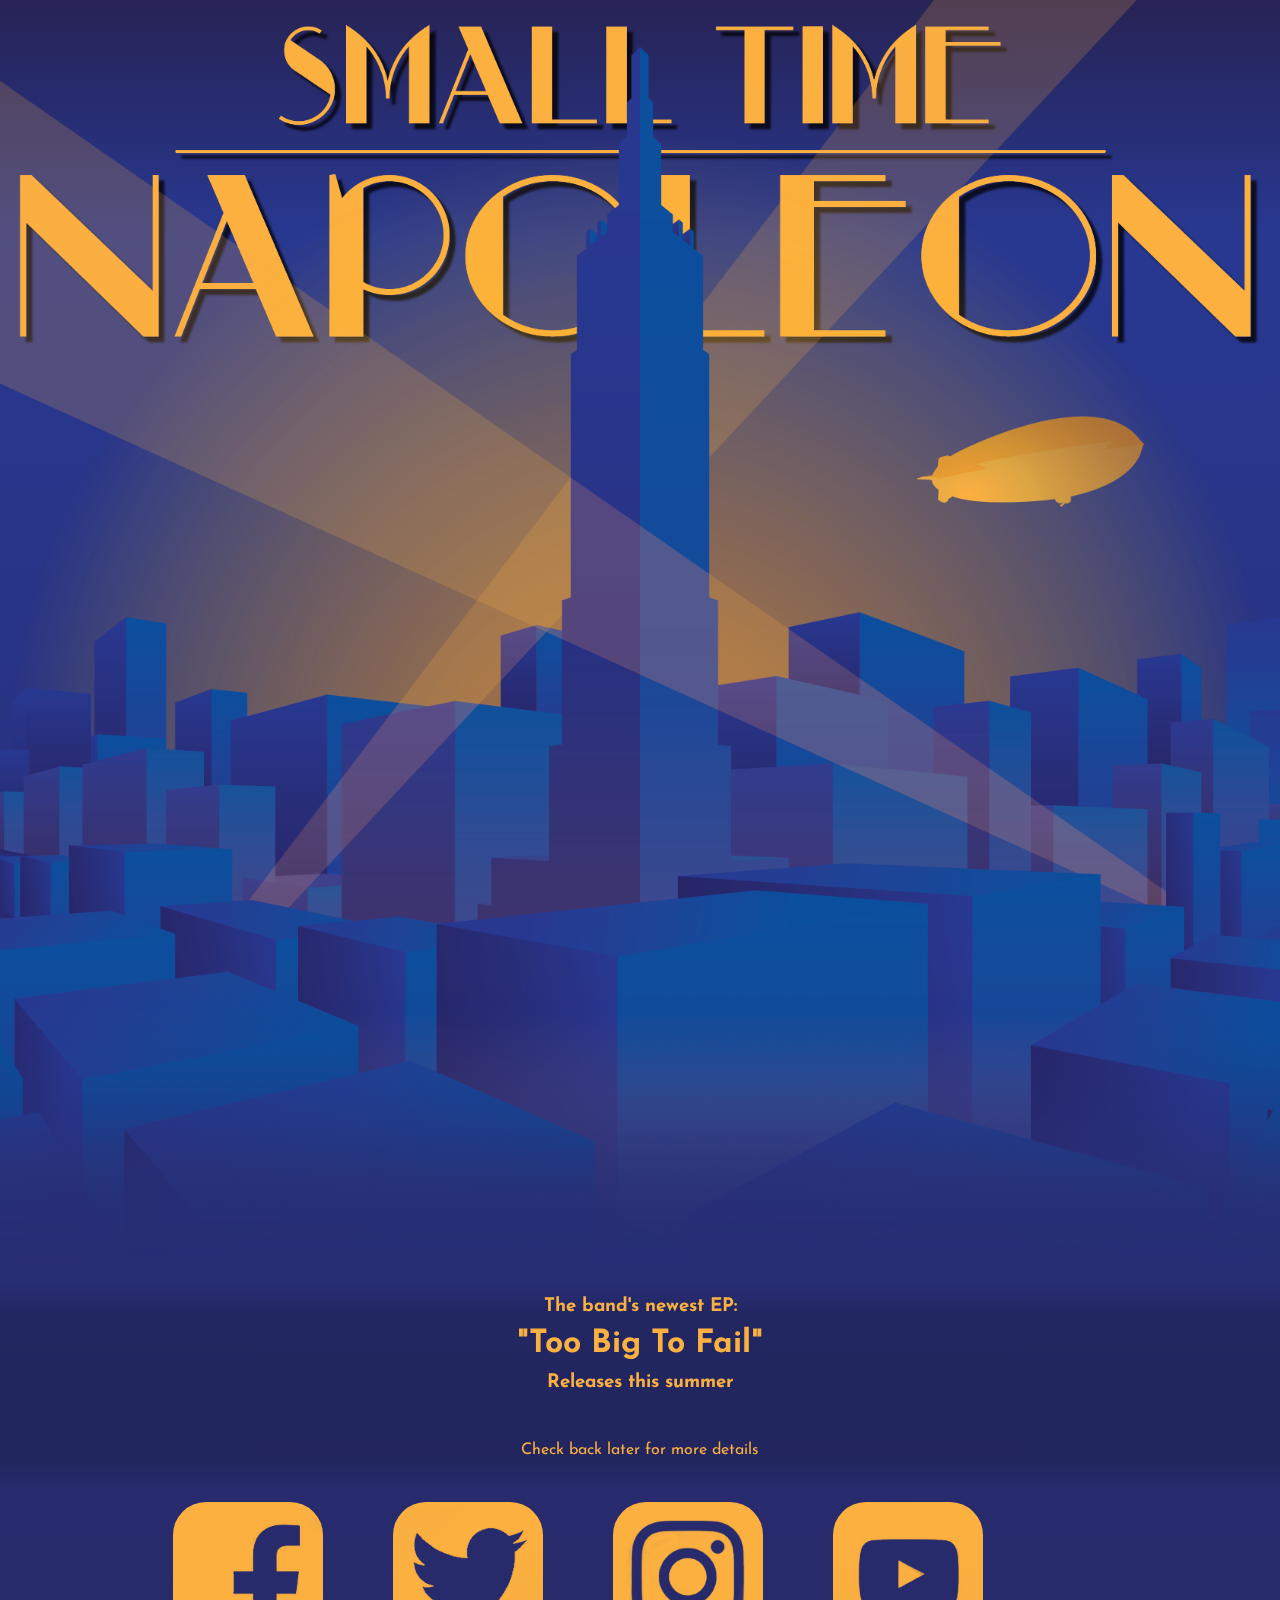
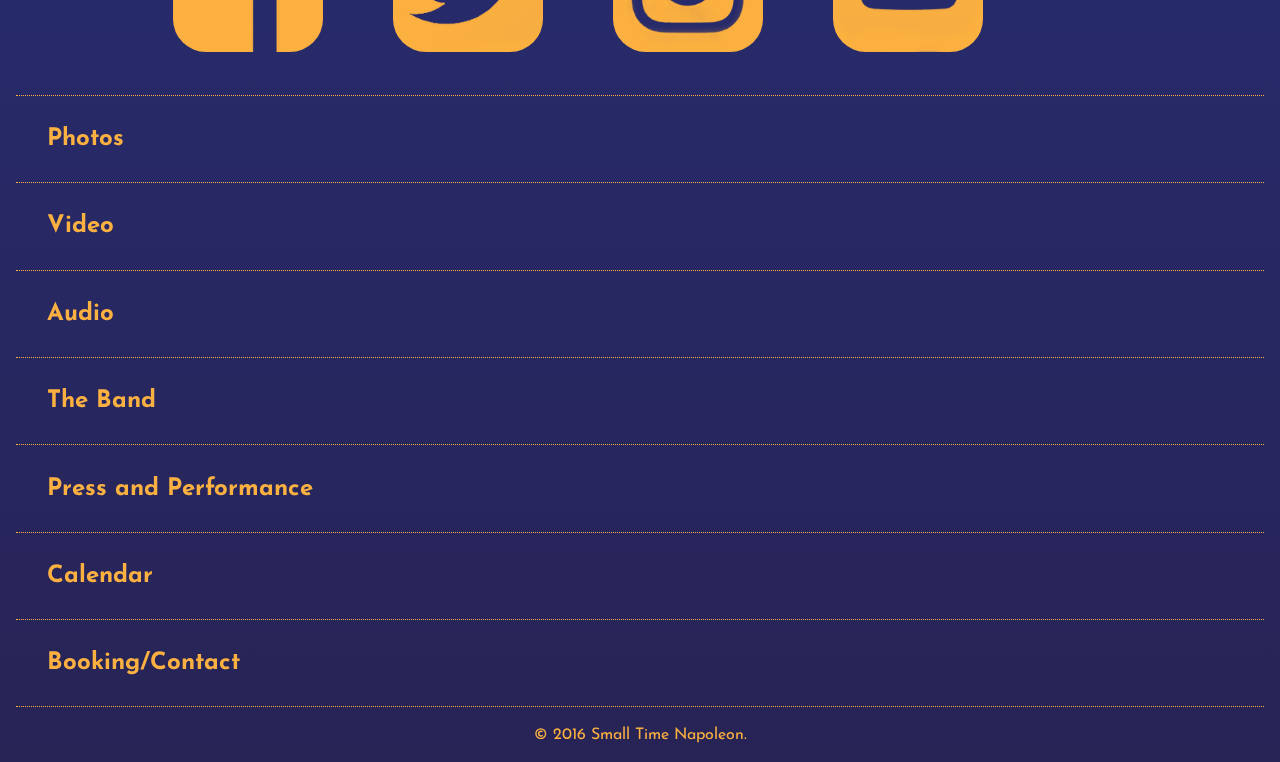
==== index.html @ 6e3feb9d "updated nav with js throughout, began to add css media query for small mobile screen" ====
<!DOCTYPE html>
<html>

<head>
  <title>Small Time Napoleon</title>
  <link rel="stylesheet" href="css/mainStyle.css" type="text/css" media="screen" title="no title" charset="utf-8">
  <link href="https://fonts.googleapis.com/css?family=Josefin+Sans" rel="stylesheet">
</head>

<body>


  <!--POPUP div-->
  <!--
  <div id="pop-up">
    <h1>Like us on facebook</h1>
    <p>You know, social media.</p>
    <button class="facebook-like">Yes</button>
    <button class="cancel-pop-up">No</button>
  </div>
-->


  <div class="content">
    <img class="name-logo" src="img/smallTimeNapoleonNameLogo.png">

    <!----HOME(LOGO)---->
    <section class="home">
      <img id="logo" src="img/testCover4_CD%20Cover.png">
      <div id="new-album-info">
        <h3>The band's newest EP:</h3>
        <h1>"Too Big To Fail"</h1>
        <h3>Releases this summer</h3>
        <p>Check back later for more details</p>
      </div>
    </section>

    <section class="pageSelectors">

      <!----SOCIAL MEDIA---->
      <section class="social-media">
        <ul>
          <li>
            <a href="http://facebook.com/smalltimenapoleonband"><img src="socialMediaLogos/fb-art-gold.png" alt="facebook link"></a>
          </li>
          <li>
            <a href="http://twitter.com/stnapoleonband"><img src="socialMediaLogos/Twitter-icon-gold.png" alt="twitter link"></a>
          </li>
          <li>
            <a href="http://instagram.com/smalltime_napoleon"><img src="socialMediaLogos/instagram-gold.png" alt="instagram link"></a>
          </li>
          <li>
            <a href="http://youtube.com/stnapoleonband"><img src="socialMediaLogos/youtube-copy-gold.png" alt="youtube link"></a>
          </li>

        </ul>
      </section>

      <!----PHOTO---->
      <section class="photo section">
        <h2>Photos</h2>
        <div id="image-gallery">
          <ul>
            <li>
              <a href="photoPageImg/Meredith%20Chase-Wedding%20Photos-0263.jpg"><img src="photoPageImg/CROPMeredith%20Chase-Wedding%20Photos-0263.jpg" alt="Photo courtesy of Sha Fox, 2016"></a>
            </li>
            <li>
              <a href="photoPageImg/T2A08488SILK71.jpg"><img src="photoPageImg/CROPT2A08488SILK71.jpg" alt="Photo courtesy of Lou Tingle, 2016"></a>
            </li>
            <li>
              <a href="photoPageImg/T2A08517SILK71.jpg"><img src="photoPageImg/CROPT2A08517SILK71.jpg" alt="Photo courtesy of Lou Tingle, 2016"></a>
            </li>
            <li>
              <a href="photoPageImg/IMG_0022.jpg"><img src="photoPageImg/CROPIMG_0022.jpg" alt="The band with the Louisville Mayor, 2015"></a>
            </li>
          </ul>
          <p class="to-more-pages"><a href="photos.html">More Photos</a></p>
        </div>
      </section>


      <!----VIDEO---->
      <section class="video section">
        <h2>Video</h2>
        <div id="video-players">
          <video width="370" controls poster="videoThumbs/suckerForATomboyThumb.png">
            <source src="https://dl.dropboxusercontent.com/s/zaqt5hk23kpdsto/Sucker%20for%20a%20Tomboy.mp4?dl=0" type="video/mp4" />
          </video>
          <p>Sucker For A Tomboy<br> From the 2015 release, "Cloud Machine"</p>
          <p class="to-more-pages"><a href="video.html">More Video</a></p>
        </div>
      </section>


      <!----AUDIO---->
      <section class="audio section">
        <h2>Audio</h2>
        <div id="music-player">
          <iframe style="border: 0; width: 100%; height: 120px;" src="https://bandcamp.com/EmbeddedPlayer/album=438562157/size=large/bgcol=333333/linkcol=e99708/tracklist=false/artwork=small/track=99154348/transparent=true/" seamless><a href="http://smalltimenapoleon.bandcamp.com/album/cloud-machine">Cloud Machine by Small Time Napoleon</a></iframe>
          <p class="to-more-pages"><a href="audio.html">More Audio</a></p>
        </div>
      </section>


      <!----BIO SECTION---->
      <section class="bio section">
        <h2>The Band</h2>
        <div class="bio-content">
          <div>
            <p>Small Time Napoleon is the combination of new ideas and old sounds. Their interest in the jazz standards of the swing-era shine through in their voices, writing, and playing, while their ear for new sounds and ideas constantly drives them forward. The product of this pairing is what Kyle Ware of Insider Louisville has called “a mad science blend of western swing, hot jazz and folk,” which is “already starting to gel into something wholly singular.”</p>
          </div>
          <div>
            <p>The band have recently released their debut LP, Cloud Machine, which has received positive feedback from listeners and critics alike. Laura Shine, Assistant Program Director/On-Air Host at Louisville’s own WFPK, says of the band, “Small Time Napoleon is poised for big time things. They are truly one of the most unique and exciting bands I’ve seen come out of Louisville in a very long time. Their music and instrumentation and vocals are exquisite!”</p>
          </div>
          <img src="photoPageImg/ADSC_0359.jpg">
          <p class="to-more-pages"><a href="bio.html">More on the band</a></p>
        </div>
      </section>


      <!----PRESS---->
      <section class="press section">
        <h2>Press and Performance</h2>
        <div class="press-content">
          <ul>

            <div id="article">
              <a href="http://www.npr.org/sections/world-cafe/2014/02/20/280175875/louisvilles-5-best-local-acts">
                <p>NPR's World Cafe invites Louisville's WFPK to pick the city's top five best bands.</p>
                <li>NPR: Louisville's 5 Best Acts</li>
              </a>
            </div>

            <div id="article">
              <a href="https://insiderlouisville.com/lifestyle_culture/music/big-time-discovery-small-time-napoleon/">
                <p>Insider Louisville discusses STN's retro style and forward-looking ideas.</p>
                <li>Insider Louisville: Big Time Discovery</li>
              </a>
            </div>

            <div id="article">
              <a href="http://wfpk.org/2013/best-songs-of-2013-countdown/">
                <p>The band's debut single reaches number 54 on their yearly top 100 list.</p>
                <li>WFPK: Best Songs of 2013</li>
              </a>
            </div>

          </ul>
          <p class="to-more-pages"><a href="press.html">More Press and Performances</a></p>
        </div>
      </section>


      <!----CALENDAR---->
      <section class="calendar section">
        <h2>Calendar</h2>
        <div class="calendar-content">
          <iframe src="https://calendar.google.com/calendar/embed?showTitle=0&amp;showNav=0&amp;showDate=0&amp;showPrint=0&amp;showTabs=0&amp;showCalendars=0&amp;mode=AGENDA&amp;height=400&amp;wkst=1&amp;bgcolor=%23000000&amp;src=smalltimenapoleonband%40gmail.com&amp;color=%232F6309&amp;ctz=America%2FNew_York" style="border-width:0" width="350" height="400" frameborder="0" scrolling="no"></iframe>
          <!--        <p class="to-more-pages"><a href="calendar.html">More Calendar</a></p>-->
        </div>
      </section>


      <!----BOOKING/CONTACT---->
      <section class="booking-contact section">
        <h2>Booking/Contact</h2>
        <div class="contact-hide">
          <p>Small Time Napoleon is able to play your house party, business event, bar, or festival.</p>
          <form class="contact-form" action="index.html" method="post">
            <fieldset class="contact-inqueries">
              <legend>General Contact</legend>

              <label for="name">Name:</label>
              <input type="text" id="name" name="user_name">

              <label for="mail">Email:</label>
              <input type="email" id="mail" name="user_email">

              <label for="bio">Message: </label>
              <textarea id="bio" name="user_bio"></textarea>

            </fieldset>
            <button type="submit">SUBMIT</button>
          </form>
          <p class="to-more-pages"><a href="booking-contact.html">More booking info</a></p>
        </div>
      </section>

    </section>




  </div>

  <!----FOOTER---->
  <footer>
    <p>&copy; 2016 Small Time Napoleon.</p>
  </footer>

  <!----JAVASCRIPT---->
  <script src="http://code.jquery.com/jquery-1.11.0.min.js" type="text/javascript" charset="utf-8"></script>
  <script src='js/mainPageScript.js'></script>
</body>

</html>
---- css/mainStyle.css ----
/******Main******/

* {
  box-sizing: border-box;
  color: #fbb141;
  font-family: 'Josefin Sans', sans-serif;
  margin: 0;
}

a {
  text-decoration: none;
}

body {
  background: linear-gradient(rgb(39, 35, 85), rgb(40, 56, 145)10%, rgb(39, 35, 85));
  display: flex;
  flex-direction: column;
}

.content {
  min-height: 100%;
}

p {
  margin: 1.5%;
}

footer {
  text-align: center;
}

.name-logo {
  width: 100%;
  position: fixed;
  padding: 25px 20px;
  margin: auto;
  z-index: -1;
}

.logo {
  width: 100%;
}

.test img {
  max-height: 50%;
  max-width: 100%;
}


/********TO PAGE LINKS**********/

.to-more-pages {
  text-transform: uppercase;
  font-size: .7em;
  display: block;
  text-align: right;
  padding: 2%;
}

.to-more-pages a:hover {
  color: #ffca7b;
}

.section h2 {
  margin: 1%;
  cursor: pointer;
  padding: 1.5%;
}

.section h2:hover {
  background: rgba(14, 12, 29, 0.2);
}


/********HOME(LOGO)*********/

#new-album-info {
  background: linear-gradient(to bottom, rgba(14, 12, 29, 0), rgba(14, 12, 29, 0.2)15%, rgba(14, 12, 29, 0.2)85%, rgba(14, 12, 29, 0));
  padding: 1%;
}

#new-album-info h1 {
  font-size: 2em;
  padding: 1%;
}

#new-album-info p {
  margin-top: 4%;
}


/********SECTION IMAGES**********/

.section {
  border-bottom: 1px dotted #fbb040;
  margin: 0 1.25%;
}

.section img {
  max-width: 100%;
  border: 1px solid #fbb040;
  box-shadow: 0 2px 0 0 rgba(0, 0, 0, 0.25);
}

.section div {
  margin: 0 1.25%;
}

#logo {
  border: none;
  box-shadow: none;
  width: 100%;
}

.home {
  text-align: center;
}


/********Page Tabs**********/

.pageSelectors {
  display: flex;
  flex-direction: column;
  justify-content: center;
}


/*********Social Media Icons*********/

.social-media {
  padding: 1%;
  margin-bottom: 2%;
}

.social-media ul {
  display: flex;
  padding: 0px;
  align-content: space-between;
  width: 80%;
  margin: auto;
}

.social-media ul li {
  list-style: none;
  padding: 0 1%;
  text-align: center;
}

.social-media img {
  border-radius: 22%;
  width: 75%;
}

.social-media img:hover {
  filter: brightness(120%);
}


/********************PHOTO************************/

#image-gallery {
  display: flex;
  flex-direction: column;
}

#image-gallery ul {
  display: flex;
  flex-direction: row;
  flex-wrap: wrap;
  justify-content: center;
  margin: auto;
  padding: 2%;
}

#image-gallery img {
  border: none;
}

#image-gallery img:hover {
  filter: brightness(1.25);
}

.photo ul li {
  list-style: none;
  width: 50%;
  justify-content: space-around;
  margin-bottom: -4px;
}

.bio-page img {
  width: 100%;
}

.photo {
  border-top: 1px dotted #fbb040;
}

#overlay {
  width: 100%;
  height: 100%;
  position: fixed;
  top: 0;
  left: 0;
  display: none;
  text-align: center;
  background: rgba(0, 0, 0, 0.8);
}

#overlay img {
  width: 100%;
  margin-top: 80%;
}

#overlay p {
  color: #fdc571;
  margin: auto;
  padding: 1.25%;
  width: 100%;
  text-align: center;
}


/********VIDEO**********/

.video video {
  display: flex;
  flex-flow: column wrap;
  margin: auto;
  border-radius: 3px;
}


/********AUDIO**********/

.music-player {
  display: flex;
  flex-direction: column;
}


/********BIO**********/

.bio-page p {
  padding: 0 15px;
}

.member-list {
  display: flex;
  border-bottom: 1px dotted #fbb040;
  justify-content: space-around;
}

.member-list ul {
  padding: 0px;
  margin: auto;
}

.member-list li {
  list-style: none;
  padding: 5px;
  text-align: center;
}

.bio-page img {
  padding: 15px 0px;
}


/********PRESS AND PERFORMANCE**********/

.press-content {
  display: flex;
  flex-flow: column wrap;
}

.press-content li {
  list-style-type: none;
  text-align: right;
  font-weight: 800;
  text-transform: uppercase;
  padding: 1.25%;
}

#article {
  border: 1px solid #fbb040;
  padding: 2%;
  margin-bottom: 5%;
}

#article:hover {
  filter: brightness(120%);
}


/********CALENDAR**********/

.calendar-content {
  display: flex;
  flex-flow: column wrap;
}

.calendar-content iframe {
  margin: auto;
  margin-bottom: 5%;
}


/********BOOKING/CONTACT**********/

.contact-form {
  display: flex;
  flex-direction: column;
}

.booking-inqueries,
.contact-inqueries {
  display: flex;
  margin-bottom: 5%;
}

.booking-inqueries label,
.contact-inqueries label {
  padding: 1.25%;
}

.contact-inqueries input,
.contact-inqueries textarea {
  width: 100%;
  justify-content: center;
  color: rgb(42, 35, 80);
}

.booking-inqueries textarea,
.contact-inqueries textarea {
  width: 100%;
}

.contact-form button {
  background: #fbb040;
  color: rgb(42, 35, 80);
  border-width: 0px;
  padding: 2%;
  font-size: 1em;
  border-radius: 3px;
  width: 75%;
  margin: auto;
  margin-bottom: 5%;
  cursor: pointer;
}


/*********Pop-Up Content*********/

#pop-up {
  text-align: center;
  height: 15%;
  width: 90%;
  margin: auto;
  z-index: 10;
  position: absolute;
  top: 50%;
  left: 5%;
  background: rgba(232, 243, 255, 0.85);
  padding: 3%;
  border-radius: 5px;
  display: flex;
  flex-direction: column;
  box-shadow: 0px 10px 10px rgba(1, 1, 1, 0.6);
}

#pop-up h1,
#pop-up p,
#pop-up button {
  color: #c18b3b;
  margin: auto;
}

#pop-up button {
  width: 50%;
  padding: 1.25%;
}


/***********media query for small mobile screens in portrait*************/

@media only screen and (min-device-width: 320px) and (max-device-width: 736px) and (orientation: portrait) {
  .section {
    border-bottom: 3px dotted #fbb040;
  }
  /**********Adjustments to text on index page***********/
  h2 {
    font-size: 4rem;
  }
  h3 {
    font-size: 2.5em;
  }
  p {
    font-size: 1.75em;
  }
  .photo p {
    font-size: 1.75em;
  }
  #new-album-info h1 {
    font-size: 4em;
    padding: 1%;
  }
  #new-album-info p {
    margin-top: 4%;
  }
  .contact-inqueries {
    font-size: 2em;
  }
  .contact-inqueries input,
  .contact-inqueries textarea {
    font-size: 2em;
  }
  /**********Adjustments to Photos overlay on Index***********/
  #overlay {
    height: 200%;
  }
  #overlay img {
    margin-top: 80%;
  }
  
  
}
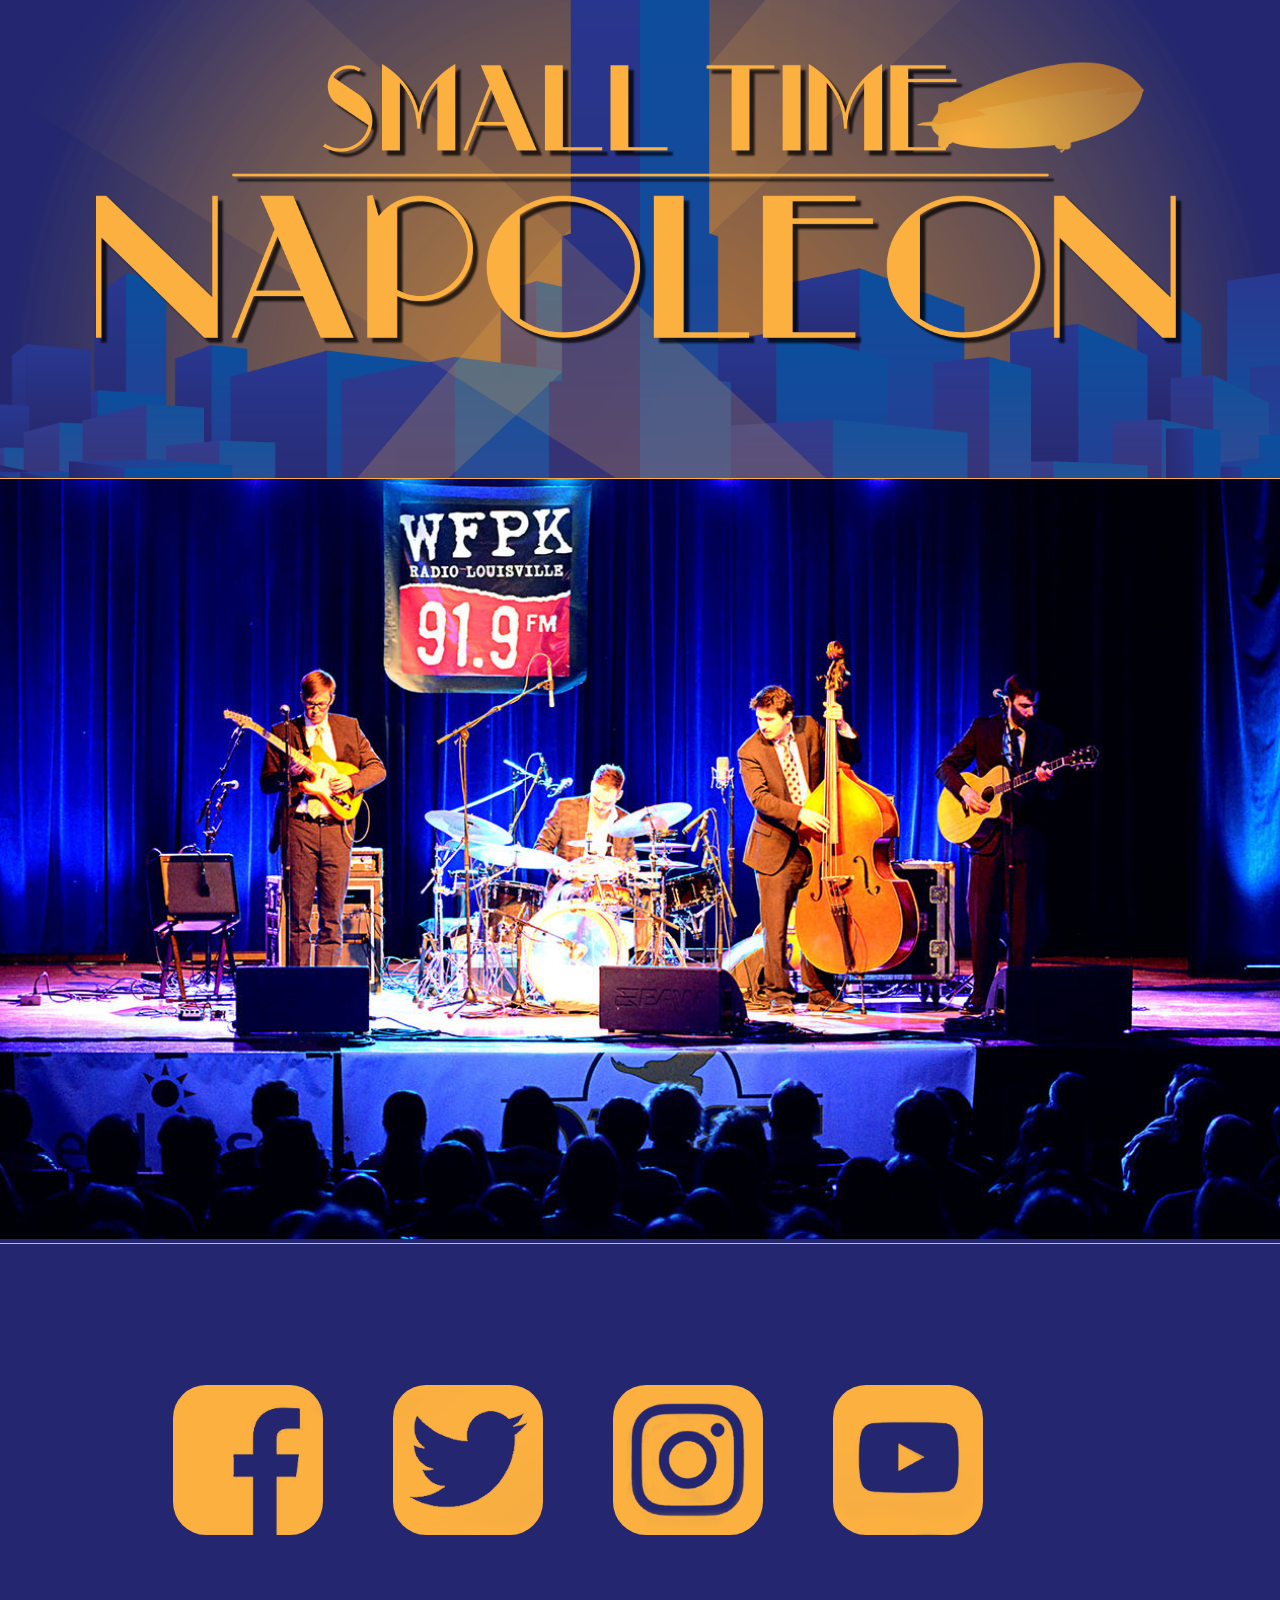
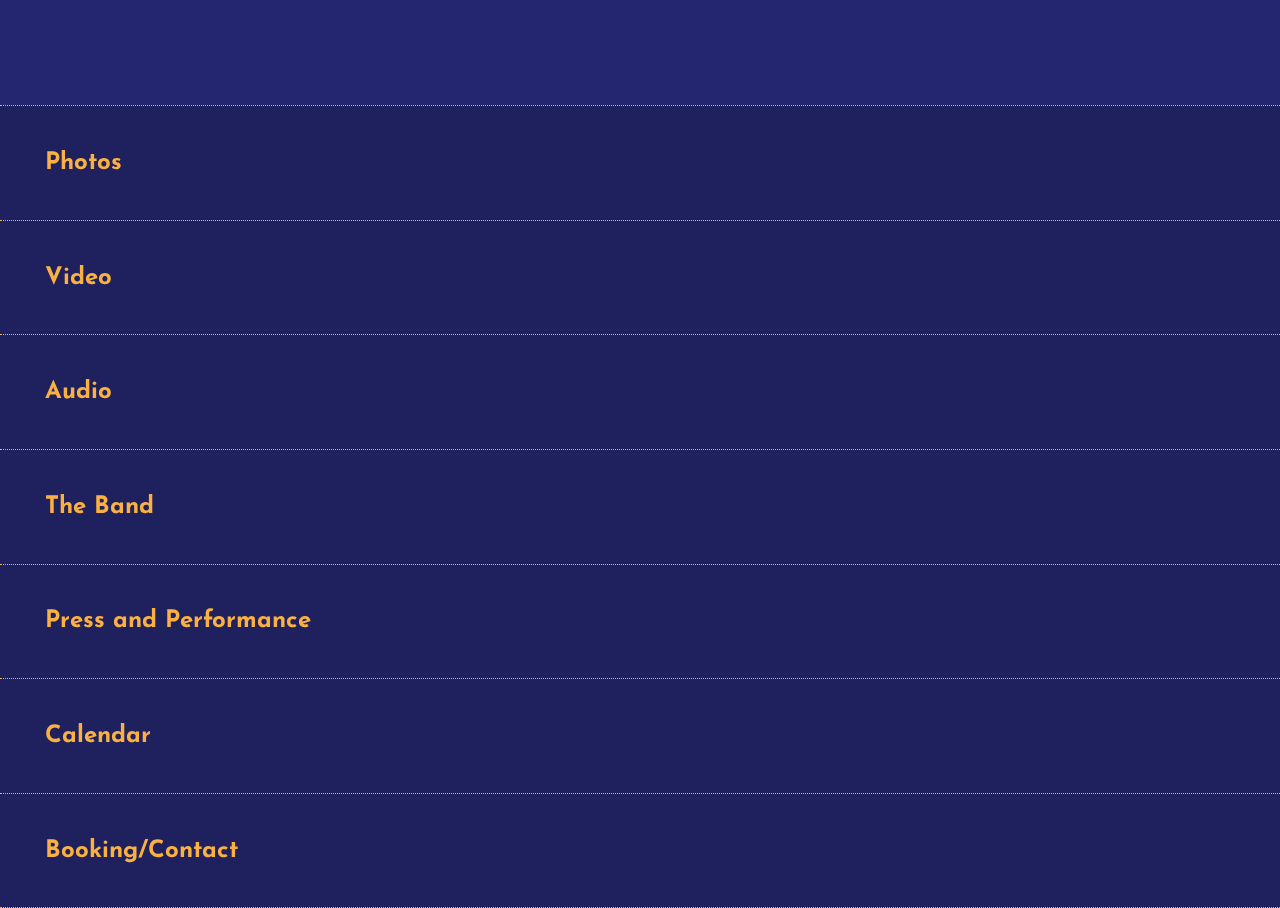
==== commit 12ffea15: "complete face-lift to index.html" ====
--- a/index.html
+++ b/index.html
@@ -1,41 +1,62 @@
 <!DOCTYPE html>
 <html>
-
 <head>
   <title>Small Time Napoleon</title>
   <link rel="stylesheet" href="css/mainStyle.css" type="text/css" media="screen" title="no title" charset="utf-8">
+  <link rel="stylesheet" href="css/animate.css" type="text/css" media="screen" title="no title" charset="utf-8">
   <link href="https://fonts.googleapis.com/css?family=Josefin+Sans" rel="stylesheet">
 </head>
 
 <body>
-
-
-  <!--POPUP div-->
-  <!--
-  <div id="pop-up">
-    <h1>Like us on facebook</h1>
-    <p>You know, social media.</p>
-    <button class="facebook-like">Yes</button>
-    <button class="cancel-pop-up">No</button>
+  <div class="backgroundAnimation">
+
+    <div class="sun">
+      <img src="backgroundImages/sun_CD%20Cover.png">
+    </div>
+
+    <div class="logo">
+      <img src="backgroundImages/smallTimeNapoleonNameLogo.png">
+    </div>
+
+    <div class="background-image">
+      <img src="backgroundImages/background_CD%20Cover.png">
+    </div>
+
+    <div class="spot-light-1">
+      <img src="backgroundImages/spotlight1_CD%20Cover.png">
+    </div>
+
+    <div class="main-building">
+      <img src="backgroundImages/main-building_CD%20Cover.png">
+    </div>
+
+    <div class="spot-light-2">
+      <img src="backgroundImages/spotlight2_CD%20Cover.png">
+    </div>
+
+    <div class="blimp">
+      <img src="backgroundImages/blimp_CD%20Cover.png">
+    </div>
+
+    <div class="foreground-buildings">
+      <img src="backgroundImages/foreground-buildings_CD%20Cover.png">
+    </div>
+
+    <footer>
+    <p>&copy; 2016 Small Time Napoleon.</p>
+  </footer>
+
   </div>
--->
-
-
-  <div class="content">
-    <img class="name-logo" src="img/smallTimeNapoleonNameLogo.png">
-
-    <!----HOME(LOGO)---->
-    <section class="home">
-      <img id="logo" src="img/testCover4_CD%20Cover.png">
-      <div id="new-album-info">
-        <h3>The band's newest EP:</h3>
-        <h1>"Too Big To Fail"</h1>
-        <h3>Releases this summer</h3>
-        <p>Check back later for more details</p>
+
+
+
+  <section class="pageSelectors">
+
+      <!----Band Photo---->
+      <div class="bandPhotoMainPage">
+        <img src="photoPageImg/STN_11.jpg">
       </div>
-    </section>
-
-    <section class="pageSelectors">
+
 
       <!----SOCIAL MEDIA---->
       <section class="social-media">
@@ -83,7 +104,7 @@
       <section class="video section">
         <h2>Video</h2>
         <div id="video-players">
-          <video width="370" controls poster="videoThumbs/suckerForATomboyThumb.png">
+          <video width="370" controls controlsList="nodownload" poster="videoThumbs/suckerForATomboyThumb.png">
             <source src="https://dl.dropboxusercontent.com/s/zaqt5hk23kpdsto/Sucker%20for%20a%20Tomboy.mp4?dl=0" type="video/mp4" />
           </video>
           <p>Sucker For A Tomboy<br> From the 2015 release, "Cloud Machine"</p>
@@ -190,17 +211,8 @@
 
 
 
-
-  </div>
-
-  <!----FOOTER---->
-  <footer>
-    <p>&copy; 2016 Small Time Napoleon.</p>
-  </footer>
-
   <!----JAVASCRIPT---->
-  <script src="http://code.jquery.com/jquery-1.11.0.min.js" type="text/javascript" charset="utf-8"></script>
-  <script src='js/mainPageScript.js'></script>
+  <script src="https://ajax.googleapis.com/ajax/libs/jquery/3.2.1/jquery.min.js"></script>
+  <script src="js/mainPageScript.js"></script>
 </body>
-
 </html>
--- a/css/mainStyle.css
+++ b/css/mainStyle.css
@@ -25,25 +25,9 @@
   margin: 1.5%;
 }
 
-footer {
-  text-align: center;
-}
-
-.name-logo {
-  width: 100%;
-  position: fixed;
-  padding: 25px 20px;
-  margin: auto;
-  z-index: -1;
-}
 
 .logo {
   width: 100%;
-}
-
-.test img {
-  max-height: 50%;
-  max-width: 100%;
 }
 
 
@@ -62,9 +46,9 @@
 }
 
 .section h2 {
-  margin: 1%;
+  margin: 0;
   cursor: pointer;
-  padding: 1.5%;
+  padding: 3.5%;
 }
 
 .section h2:hover {
@@ -93,7 +77,8 @@
 
 .section {
   border-bottom: 1px dotted #fbb040;
-  margin: 0 1.25%;
+  background: rgba(14, 12, 29, 0.2);
+  margin: 0;
 }
 
 .section img {
@@ -103,7 +88,7 @@
 }
 
 .section div {
-  margin: 0 1.25%;
+  margin: 1% 0;
 }
 
 #logo {
@@ -130,7 +115,7 @@
 
 .social-media {
   padding: 1%;
-  margin-bottom: 2%;
+  margin-bottom: 12%;
 }
 
 .social-media ul {
@@ -401,6 +386,7 @@
   .photo p {
     font-size: 1.75em;
   }
+
   #new-album-info h1 {
     font-size: 4em;
     padding: 1%;
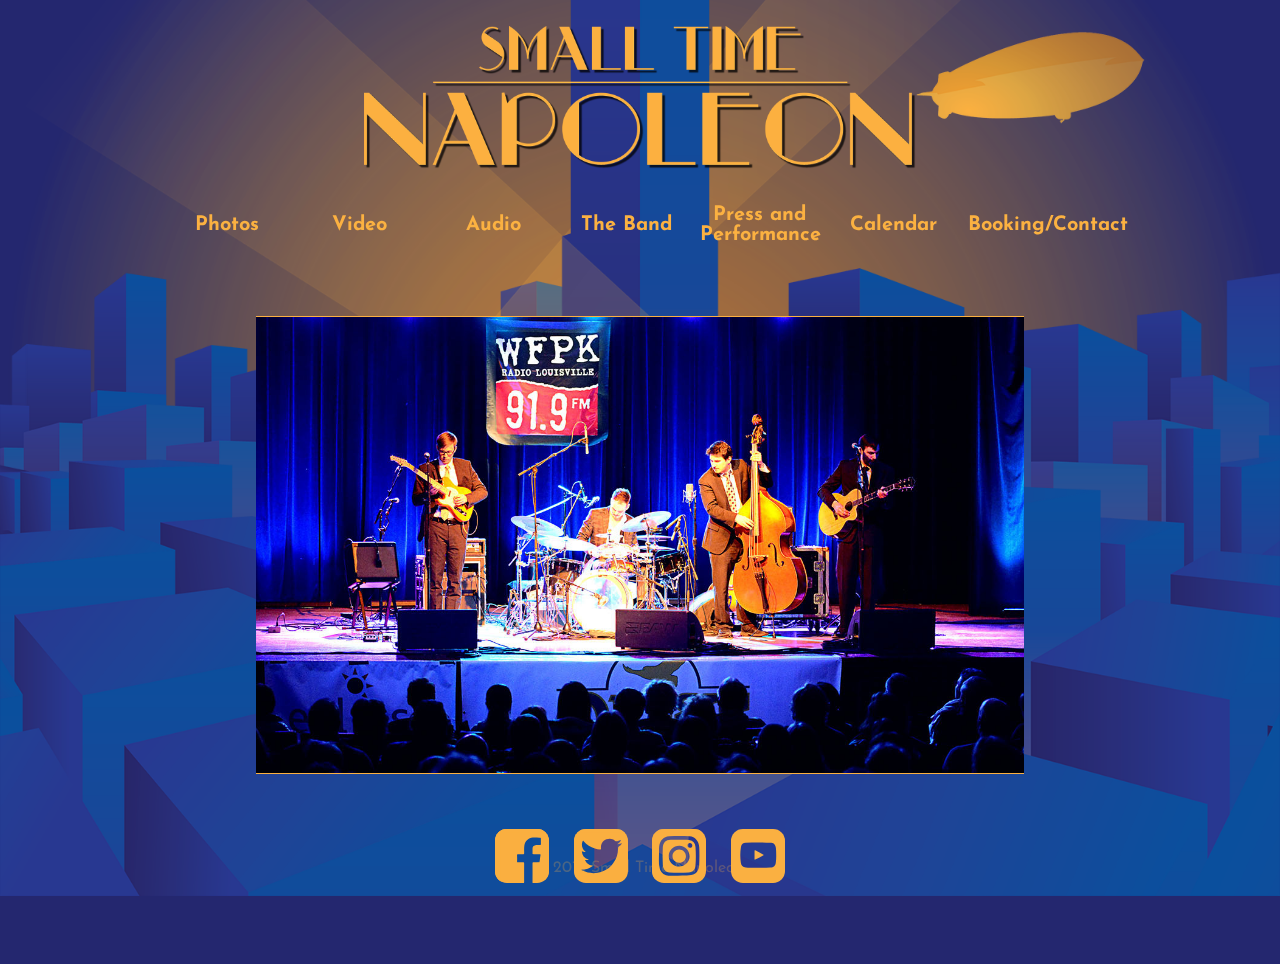
==== commit b90c23e0: "update to photo filesize/type and first draft of index media queries" ====
--- a/index.html
+++ b/index.html
@@ -14,10 +14,6 @@
       <img src="backgroundImages/sun_CD%20Cover.png">
     </div>
 
-    <div class="logo">
-      <img src="backgroundImages/smallTimeNapoleonNameLogo.png">
-    </div>
-
     <div class="background-image">
       <img src="backgroundImages/background_CD%20Cover.png">
     </div>
@@ -51,162 +47,178 @@
 
 
   <section class="pageSelectors">
-
-      <!----Band Photo---->
-      <div class="bandPhotoMainPage">
-        <img src="photoPageImg/STN_11.jpg">
+      
+      <!----Logo---->
+      <div class="logo">
+        <img src="backgroundImages/smallTimeNapoleonNameLogo.png">
       </div>
 
-
-      <!----SOCIAL MEDIA---->
-      <section class="social-media">
-        <ul>
-          <li>
-            <a href="http://facebook.com/smalltimenapoleonband"><img src="socialMediaLogos/fb-art-gold.png" alt="facebook link"></a>
-          </li>
-          <li>
-            <a href="http://twitter.com/stnapoleonband"><img src="socialMediaLogos/Twitter-icon-gold.png" alt="twitter link"></a>
-          </li>
-          <li>
-            <a href="http://instagram.com/smalltime_napoleon"><img src="socialMediaLogos/instagram-gold.png" alt="instagram link"></a>
-          </li>
-          <li>
-            <a href="http://youtube.com/stnapoleonband"><img src="socialMediaLogos/youtube-copy-gold.png" alt="youtube link"></a>
-          </li>
-
-        </ul>
-      </section>
-
-      <!----PHOTO---->
-      <section class="photo section">
-        <h2>Photos</h2>
-        <div id="image-gallery">
+       
+        <!----Band Photo---->
+        <div class="bandPhotoMainPage">
+          <img src="photoPageImg/STN_11.jpg">
+        </div>
+      
+
+      
+      
+        <!----SOCIAL MEDIA---->
+        <section class="social-media">
           <ul>
             <li>
-              <a href="photoPageImg/Meredith%20Chase-Wedding%20Photos-0263.jpg"><img src="photoPageImg/CROPMeredith%20Chase-Wedding%20Photos-0263.jpg" alt="Photo courtesy of Sha Fox, 2016"></a>
-            </li>
-            <li>
-              <a href="photoPageImg/T2A08488SILK71.jpg"><img src="photoPageImg/CROPT2A08488SILK71.jpg" alt="Photo courtesy of Lou Tingle, 2016"></a>
-            </li>
-            <li>
-              <a href="photoPageImg/T2A08517SILK71.jpg"><img src="photoPageImg/CROPT2A08517SILK71.jpg" alt="Photo courtesy of Lou Tingle, 2016"></a>
-            </li>
-            <li>
-              <a href="photoPageImg/IMG_0022.jpg"><img src="photoPageImg/CROPIMG_0022.jpg" alt="The band with the Louisville Mayor, 2015"></a>
-            </li>
+              <a href="http://facebook.com/smalltimenapoleonband"><img src="socialMediaLogos/fb-art-gold-01.svg" alt="facebook link"></a>
+            </li>
+            <li>
+              <a href="http://twitter.com/stnapoleonband"><img src="socialMediaLogos/Twitter-icon-gold-01.svg" alt="twitter link"></a>
+            </li>
+            <li>
+              <a href="http://instagram.com/smalltime_napoleon"><img src="socialMediaLogos/instagram-gold-01.svg" alt="instagram link"></a>
+            </li>
+            <li>
+              <a href="http://youtube.com/stnapoleonband"><img src="socialMediaLogos/youtube-copy-gold-01.svg" alt="youtube link"></a>
+            </li>
+
           </ul>
-          <p class="to-more-pages"><a href="photos.html">More Photos</a></p>
-        </div>
-      </section>
-
-
-      <!----VIDEO---->
-      <section class="video section">
-        <h2>Video</h2>
-        <div id="video-players">
-          <video width="370" controls controlsList="nodownload" poster="videoThumbs/suckerForATomboyThumb.png">
-            <source src="https://dl.dropboxusercontent.com/s/zaqt5hk23kpdsto/Sucker%20for%20a%20Tomboy.mp4?dl=0" type="video/mp4" />
-          </video>
-          <p>Sucker For A Tomboy<br> From the 2015 release, "Cloud Machine"</p>
-          <p class="to-more-pages"><a href="video.html">More Video</a></p>
-        </div>
-      </section>
-
-
-      <!----AUDIO---->
-      <section class="audio section">
-        <h2>Audio</h2>
-        <div id="music-player">
-          <iframe style="border: 0; width: 100%; height: 120px;" src="https://bandcamp.com/EmbeddedPlayer/album=438562157/size=large/bgcol=333333/linkcol=e99708/tracklist=false/artwork=small/track=99154348/transparent=true/" seamless><a href="http://smalltimenapoleon.bandcamp.com/album/cloud-machine">Cloud Machine by Small Time Napoleon</a></iframe>
-          <p class="to-more-pages"><a href="audio.html">More Audio</a></p>
-        </div>
-      </section>
-
-
-      <!----BIO SECTION---->
-      <section class="bio section">
-        <h2>The Band</h2>
-        <div class="bio-content">
-          <div>
-            <p>Small Time Napoleon is the combination of new ideas and old sounds. Their interest in the jazz standards of the swing-era shine through in their voices, writing, and playing, while their ear for new sounds and ideas constantly drives them forward. The product of this pairing is what Kyle Ware of Insider Louisville has called “a mad science blend of western swing, hot jazz and folk,” which is “already starting to gel into something wholly singular.”</p>
+        </section>
+
+        
+        <section class="sectionListElements">
+         
+          <!----PHOTO---->
+          <section class="photo section">
+            <h2>Photos</h2>
+            <div id="image-gallery">
+              <ul>
+                <li>
+                  <a href="photoPageImg/Meredith%20Chase-Wedding%20Photos-0263.jpg"><img src="photoPageImg/CROPMeredith%20Chase-Wedding%20Photos-0263.jpg" alt="Photo courtesy of Sha Fox, 2016"></a>
+                </li>
+                <li>
+                  <a href="photoPageImg/T2A08488SILK71.jpg"><img src="photoPageImg/CROPT2A08488SILK71.jpg" alt="Photo courtesy of Lou Tingle, 2016"></a>
+                </li>
+                <li>
+                  <a href="photoPageImg/T2A08517SILK71.jpg"><img src="photoPageImg/CROPT2A08517SILK71.jpg" alt="Photo courtesy of Lou Tingle, 2016"></a>
+                </li>
+                <li>
+                  <a href="photoPageImg/IMG_0022.jpg"><img src="photoPageImg/CROPIMG_0022.jpg" alt="The band with the Louisville Mayor, 2015"></a>
+                </li>
+              </ul>
+              <p class="to-more-pages"><a href="photos.html">More Photos</a></p>
+            </div>
+          </section>
+
+
+          <!----VIDEO---->
+          <section class="video section">
+            <h2>Video</h2>
+            <div id="video-players">
+              <video id="suckerVideo" width="370" controls controlsList="nodownload" poster="videoThumbs/suckerForATomboyThumb.png">
+                <source src="https://dl.dropboxusercontent.com/s/zaqt5hk23kpdsto/Sucker%20for%20a%20Tomboy.mp4?dl=0" type="video/mp4" />
+              </video>
+              <p>Sucker For A Tomboy<br> From the 2015 release, "Cloud Machine"</p>
+              <p class="to-more-pages"><a href="video.html">More Video</a></p>
+            </div>
+          </section>
+
+
+          <!----AUDIO---->
+          <section class="audio section">
+            <h2>Audio</h2>
+            <div id="music-player">
+              <iframe style="border: 0; width: 400px; height: 120px;" src="https://bandcamp.com/EmbeddedPlayer/album=438562157/size=large/bgcol=333333/linkcol=e99708/tracklist=false/artwork=small/track=99154348/transparent=true/" seamless><a href="http://smalltimenapoleon.bandcamp.com/album/cloud-machine">Cloud Machine by Small Time Napoleon</a></iframe>
+              <p class="to-more-pages"><a href="audio.html">More Audio</a></p>
+            </div>
+          </section>
+
+
+          <!----BIO SECTION---->
+          <section class="bio section">
+            <h2>The Band</h2>
+            <div class="bio-content">
+              <div>
+                <p>Small Time Napoleon is the combination of new ideas and old sounds. Their interest in the jazz standards of the swing-era shine through in their voices, writing, and playing, while their ear for new sounds and ideas constantly drives them forward. The product of this pairing is what Kyle Ware of Insider Louisville has called “a mad science blend of western swing, hot jazz and folk,” which is “already starting to gel into something wholly singular.”</p>
+              </div>
+              <div>
+                <p>The band have recently released their debut LP, Cloud Machine, which has received positive feedback from listeners and critics alike. Laura Shine, Assistant Program Director/On-Air Host at Louisville’s own WFPK, says of the band, “Small Time Napoleon is poised for big time things. They are truly one of the most unique and exciting bands I’ve seen come out of Louisville in a very long time. Their music and instrumentation and vocals are exquisite!”</p>
+              </div>
+              <img src="photoPageImg/ADSC_0359.jpg">
+              <p class="to-more-pages"><a href="bio.html">More on the band</a></p>
+            </div>
+          </section>
+
+
+          <!----PRESS---->
+          <section class="press section">
+            <h2>Press and Performance</h2>
+            <div class="press-content">
+              <ul>
+
+                <div id="article">
+                  <a href="http://www.npr.org/sections/world-cafe/2014/02/20/280175875/louisvilles-5-best-local-acts">
+                    <p>NPR's World Cafe invites Louisville's WFPK to pick the city's top five best bands.</p>
+                    <li>NPR: Louisville's 5 Best Acts</li>
+                  </a>
+                </div>
+
+                <div id="article">
+                  <a href="https://insiderlouisville.com/lifestyle_culture/music/big-time-discovery-small-time-napoleon/">
+                    <p>Insider Louisville discusses STN's retro style and forward-looking ideas.</p>
+                    <li>Insider Louisville: Big Time Discovery</li>
+                  </a>
+                </div>
+
+                <div id="article">
+                  <a href="http://wfpk.org/2013/best-songs-of-2013-countdown/">
+                    <p>The band's debut single reaches number 54 on their yearly top 100 list.</p>
+                    <li>WFPK: Best Songs of 2013</li>
+                  </a>
+                </div>
+
+              </ul>
+              <p class="to-more-pages"><a href="press.html">More Press and Performances</a></p>
+            </div>
+          </section>
+
+
+          <!----CALENDAR---->
+          <section class="calendar section">
+            <h2>Calendar</h2>
+            <div class="calendar-content" id="calendar">
+              <iframe src="https://calendar.google.com/calendar/embed?showTitle=0&amp;showNav=0&amp;showDate=0&amp;showPrint=0&amp;showTabs=0&amp;showCalendars=0&amp;mode=AGENDA&amp;height=400&amp;wkst=1&amp;bgcolor=%23000000&amp;src=smalltimenapoleonband%40gmail.com&amp;color=%232F6309&amp;ctz=America%2FNew_York" style="border-width:0" width="350" height="400" frameborder="0" scrolling="no"></iframe>
+              <!--        <p class="to-more-pages"><a href="calendar.html">More Calendar</a></p>-->
+            </div>
+          </section>
+
+
+          <!----BOOKING/CONTACT---->
+          <section class="booking-contact section">
+            <h2>Booking/Contact</h2>
+            <div class="contact-hide">
+            <p>Small Time Napoleon is able to play your house party, business event, bar, or festival.</p>
+            <p>We're also interested in your feedback and questions. Feel free to use the contact form below.</p>
+            <form class="contact-form" action="index.html" method="post">
+
+              <fieldset class="contact-inqueries">
+                <legend>General Contact</legend>
+
+                <label for="name">Name:</label>
+                <input type="text" id="name" name="user_name">
+
+                <label for="mail">Email:</label>
+                <input type="email" id="mail" name="user_email">
+
+                <label for="bio">Message: </label>
+                <textarea id="bio" name="user_bio"></textarea>
+
+              </fieldset>
+              <button type="submit">SUBMIT</button>
+            </form>
+            <p class="to-more-pages"><a href="booking-contact.html">More booking info</a></p>
           </div>
-          <div>
-            <p>The band have recently released their debut LP, Cloud Machine, which has received positive feedback from listeners and critics alike. Laura Shine, Assistant Program Director/On-Air Host at Louisville’s own WFPK, says of the band, “Small Time Napoleon is poised for big time things. They are truly one of the most unique and exciting bands I’ve seen come out of Louisville in a very long time. Their music and instrumentation and vocals are exquisite!”</p>
-          </div>
-          <img src="photoPageImg/ADSC_0359.jpg">
-          <p class="to-more-pages"><a href="bio.html">More on the band</a></p>
-        </div>
-      </section>
-
-
-      <!----PRESS---->
-      <section class="press section">
-        <h2>Press and Performance</h2>
-        <div class="press-content">
-          <ul>
-
-            <div id="article">
-              <a href="http://www.npr.org/sections/world-cafe/2014/02/20/280175875/louisvilles-5-best-local-acts">
-                <p>NPR's World Cafe invites Louisville's WFPK to pick the city's top five best bands.</p>
-                <li>NPR: Louisville's 5 Best Acts</li>
-              </a>
-            </div>
-
-            <div id="article">
-              <a href="https://insiderlouisville.com/lifestyle_culture/music/big-time-discovery-small-time-napoleon/">
-                <p>Insider Louisville discusses STN's retro style and forward-looking ideas.</p>
-                <li>Insider Louisville: Big Time Discovery</li>
-              </a>
-            </div>
-
-            <div id="article">
-              <a href="http://wfpk.org/2013/best-songs-of-2013-countdown/">
-                <p>The band's debut single reaches number 54 on their yearly top 100 list.</p>
-                <li>WFPK: Best Songs of 2013</li>
-              </a>
-            </div>
-
-          </ul>
-          <p class="to-more-pages"><a href="press.html">More Press and Performances</a></p>
-        </div>
-      </section>
-
-
-      <!----CALENDAR---->
-      <section class="calendar section">
-        <h2>Calendar</h2>
-        <div class="calendar-content">
-          <iframe src="https://calendar.google.com/calendar/embed?showTitle=0&amp;showNav=0&amp;showDate=0&amp;showPrint=0&amp;showTabs=0&amp;showCalendars=0&amp;mode=AGENDA&amp;height=400&amp;wkst=1&amp;bgcolor=%23000000&amp;src=smalltimenapoleonband%40gmail.com&amp;color=%232F6309&amp;ctz=America%2FNew_York" style="border-width:0" width="350" height="400" frameborder="0" scrolling="no"></iframe>
-          <!--        <p class="to-more-pages"><a href="calendar.html">More Calendar</a></p>-->
-        </div>
-      </section>
-
-
-      <!----BOOKING/CONTACT---->
-      <section class="booking-contact section">
-        <h2>Booking/Contact</h2>
-        <div class="contact-hide">
-          <p>Small Time Napoleon is able to play your house party, business event, bar, or festival.</p>
-          <form class="contact-form" action="index.html" method="post">
-            <fieldset class="contact-inqueries">
-              <legend>General Contact</legend>
-
-              <label for="name">Name:</label>
-              <input type="text" id="name" name="user_name">
-
-              <label for="mail">Email:</label>
-              <input type="email" id="mail" name="user_email">
-
-              <label for="bio">Message: </label>
-              <textarea id="bio" name="user_bio"></textarea>
-
-            </fieldset>
-            <button type="submit">SUBMIT</button>
-          </form>
-          <p class="to-more-pages"><a href="booking-contact.html">More booking info</a></p>
-        </div>
-      </section>
-
+          </section>
+          
+        </section>
+
+      
     </section>
 
 
--- a/css/mainStyle.css
+++ b/css/mainStyle.css
@@ -12,7 +12,7 @@
 }
 
 body {
-  background: linear-gradient(rgb(39, 35, 85), rgb(40, 56, 145)10%, rgb(39, 35, 85));
+  background: linear-gradient(rgb(39, 35, 85), rgb(40, 56, 145), rgb(39, 35, 85));
   display: flex;
   flex-direction: column;
 }
@@ -25,24 +25,27 @@
   margin: 1.5%;
 }
 
-
-.logo {
-  width: 100%;
-}
-
+img {
+  width: 100%;
+}
 
 /********TO PAGE LINKS**********/
 
 .to-more-pages {
+  background: linear-gradient(to left, rgba(0,0,0,.25), rgba(0,0,0,0));
   text-transform: uppercase;
   font-size: .7em;
   display: block;
   text-align: right;
+}
+
+.to-more-pages a {
+  display: block;
   padding: 2%;
 }
 
 .to-more-pages a:hover {
-  color: #ffca7b;
+  filter: brightness(1.25);
 }
 
 .section h2 {
@@ -58,20 +61,23 @@
 
 /********HOME(LOGO)*********/
 
-#new-album-info {
-  background: linear-gradient(to bottom, rgba(14, 12, 29, 0), rgba(14, 12, 29, 0.2)15%, rgba(14, 12, 29, 0.2)85%, rgba(14, 12, 29, 0));
-  padding: 1%;
-}
-
-#new-album-info h1 {
-  font-size: 2em;
-  padding: 1%;
-}
-
-#new-album-info p {
-  margin-top: 4%;
-}
-
+.logo {
+  text-align: center;
+  width: 100%;
+  margin: auto;
+  margin-top: 3%;
+  padding: 5%;
+}
+
+.bandPhotoMainPage {
+  width: 100%;
+  margin-bottom: 10%;
+}
+
+.bandPhotoMainPage img {
+  border-top: 1px solid #fbb141;
+  border-bottom: 1px solid #fbb141;
+}
 
 /********SECTION IMAGES**********/
 
@@ -83,7 +89,8 @@
 
 .section img {
   max-width: 100%;
-  border: 1px solid #fbb040;
+  border-top: 1px solid #fbb040;
+  border-bottom: 1px solid #fbb040;
   box-shadow: 0 2px 0 0 rgba(0, 0, 0, 0.25);
 }
 
@@ -218,9 +225,14 @@
 
 /********AUDIO**********/
 
-.music-player {
+#music-player {
   display: flex;
   flex-direction: column;
+  width: 100%;
+}
+
+#music-player iframe {
+  margin: auto;
 }
 
 
@@ -228,6 +240,7 @@
 
 .bio-page p {
   padding: 0 15px;
+  text-align: left;
 }
 
 .member-list {
@@ -257,6 +270,11 @@
 .press-content {
   display: flex;
   flex-flow: column wrap;
+  padding: 0;
+}
+
+.press-content ul {
+  padding: 0;
 }
 
 .press-content li {
@@ -270,7 +288,8 @@
 #article {
   border: 1px solid #fbb040;
   padding: 2%;
-  margin-bottom: 5%;
+  margin: 5%;
+  background: rgba(0,0,0,.35);
 }
 
 #article:hover {
@@ -313,7 +332,8 @@
 .contact-inqueries textarea {
   width: 100%;
   justify-content: center;
-  color: rgb(42, 35, 80);
+  color: #2a2350;
+  font-size: 1.25em;
 }
 
 .booking-inqueries textarea,
@@ -334,6 +354,11 @@
   cursor: pointer;
 }
 
+.contact-form button:hover {
+  box-shadow: 0 0 10px 5px rgba(0,0,0,.25);
+  color: #fff;
+}
+
 
 /*********Pop-Up Content*********/
 
@@ -410,4 +435,212 @@
   }
   
   
-}
+  /**********Adjustments to Videos on Index***********/
+  #video-players video {
+    width: 80%;
+  }
+  
+  
+  /**********Adjustments to Audio on Index***********/
+  #music-player iframe {
+    margin: auto;
+  }
+  
+  
+  /**********Adjustments to Contact on Index***********/
+  .contact-form button {
+    font-size: 2em;
+  }
+  
+}
+
+@media only screen and (min-width: 550px) {
+  
+  /***LOGO AND BAND PIC***/
+  .logo img {
+    width: 70%;
+  }
+  
+  .bandPhotoMainPage {
+    border: none;
+    text-align: center;
+    margin-bottom: 0;
+  }
+  
+  .bandPhotoMainPage img {
+    width: 80%;
+    margin: auto;
+    border-bottom: 1px solid #fbb141;
+    border-top: 1px solid #fbb141;
+  }
+  
+  
+  /***SOCIAL MEDIA***/
+  .social-media {
+    margin: 3% 0;
+  }
+  .social-media ul {
+    width: 50%;
+  }
+  
+  
+  /***SECTION HEADERS***/
+  .section {
+    width: 80%;
+    margin: auto;
+  }
+  
+  .section h2{
+    padding: 2%;
+  }
+  
+  
+  /***PHOTO SECTION***/
+  #image-gallery ul {
+    width: 75%
+  }
+  
+  #overlay img {
+    margin-top: 40%;
+  }
+  
+  
+  /***VIDEO SECTION***/
+  #video-players video {
+    width: 80%;
+  }
+  
+  
+  /***AUDIO SECTION***/
+  
+  
+  
+  /***BIO SECTION***/
+  .bio-content {
+    text-align: center;
+  }
+  
+  .bio-content p {
+    text-align: left;
+  }
+  
+  .bio-content img {
+    width: 80%;
+  }
+  
+  .bio-content a {
+    text-align: right;
+  }
+  
+  /***BOOKING SECTION***/
+  .contact-form {
+    margin: auto;
+    width: 80%;
+  }
+  
+}
+
+
+@media only screen and (min-width: 850px) {
+  
+  /***LOGO AND BAND PIC***/
+  .logo {
+    margin-top: 0;
+    padding: 2%;
+  }
+  
+  .logo img {
+    width: 45%;
+  }
+  
+  
+  .bandPhotoMainPage img {
+    width: 60%;
+    margin: auto;
+    border-bottom: 1px solid #fbb141;
+    border-top: 1px solid #fbb141;
+  }
+  
+  .pageSelectors {
+    display: flex;
+    flex-direction: column;
+    justify-content: center;
+    min-height: 100vh;
+  }
+  
+  .sectionListElements {
+    display: flex;
+    flex-flow: row nowrap;
+    justify-content: space-around;
+    align-items: center;
+    width: 75%;
+    margin: auto;
+  }
+
+  .section {
+    border: none;
+    background: none;
+  }
+  
+  .section h2 {
+    text-align: center;
+    padding: 5%;
+    font-size: 1.25em;
+  }
+  
+  #image-gallery,
+  #video-players,
+  #music-player,
+  .bio-content,
+  .press-content,
+  .calendar-content,
+  .contact-hide {
+    position: fixed;
+    left: 10%;
+    top: 25%;
+    width: 80%;
+    background: linear-gradient(rgba(39, 35, 85,1), rgba(40, 56, 145,.9), rgba(39, 35, 85,.8));
+    border-top: 1px solid #fbb141;
+    border-bottom: 1px solid #fbb141; 
+  }
+  
+  .bandPhotoMainPage {
+    order: 1;
+    flex-grow: 2;
+    margin-top: 5%;
+  }
+  
+  .social-media {
+    order: 2;
+    margin-bottom: 5%;
+  }
+  
+  .social-media ul {
+    width: 25%;
+  }
+  
+  /***PHOTO SECTION***/
+  #image-gallery ul {
+    width: 75%
+  }
+  
+  #overlay img {
+    margin-top: 20%;
+  }
+  
+  /***VIDEO tab***/
+  #video-players video {
+    padding: 2%;
+  }
+  
+  #video-players p {
+    margin: auto;
+    width: 80%;
+  }
+  
+  #video-players a {
+    margin-bottom: 2%;
+  }
+  
+}
+
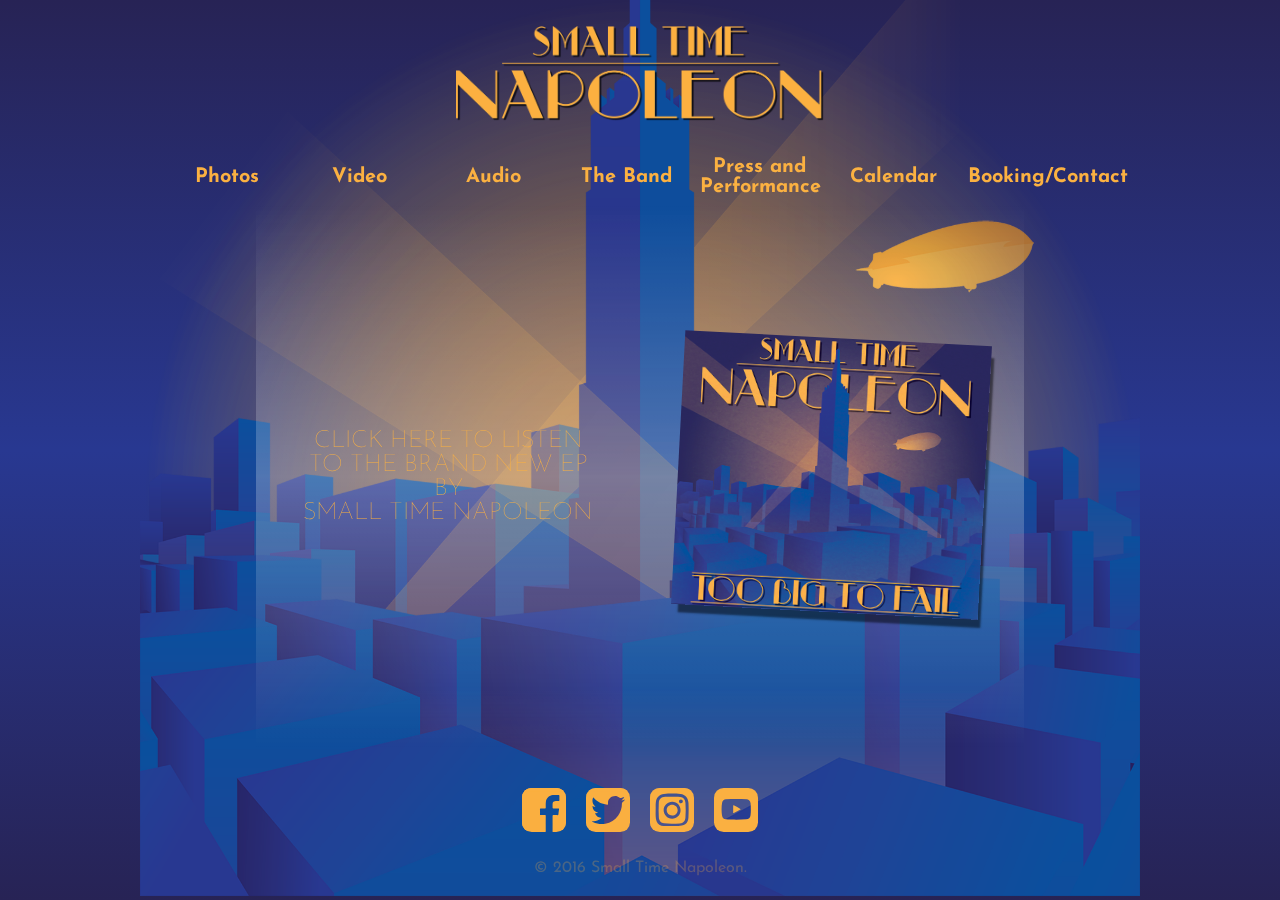
==== commit a394d873: "finished media querie for mainpage, slight update to main js and CTA" ====
--- a/index.html
+++ b/index.html
@@ -8,7 +8,8 @@
 </head>
 
 <body>
-  <div class="backgroundAnimation">
+
+    <div class="backgroundAnimation">
 
     <div class="sun">
       <img src="backgroundImages/sun_CD%20Cover.png">
@@ -56,7 +57,13 @@
        
         <!----Band Photo---->
         <div class="bandPhotoMainPage">
-          <img src="photoPageImg/STN_11.jpg">
+          <div>
+            <h3>Click here to listen to the brand new EP by <br>Small Time Napoleon</h3>
+          </div>
+
+          <div>
+            <img src="img/TooBigToFailCover.png">
+          </div>
         </div>
       
 
@@ -87,23 +94,24 @@
           <!----PHOTO---->
           <section class="photo section">
             <h2>Photos</h2>
-            <div id="image-gallery">
-              <ul>
-                <li>
-                  <a href="photoPageImg/Meredith%20Chase-Wedding%20Photos-0263.jpg"><img src="photoPageImg/CROPMeredith%20Chase-Wedding%20Photos-0263.jpg" alt="Photo courtesy of Sha Fox, 2016"></a>
-                </li>
-                <li>
-                  <a href="photoPageImg/T2A08488SILK71.jpg"><img src="photoPageImg/CROPT2A08488SILK71.jpg" alt="Photo courtesy of Lou Tingle, 2016"></a>
-                </li>
-                <li>
-                  <a href="photoPageImg/T2A08517SILK71.jpg"><img src="photoPageImg/CROPT2A08517SILK71.jpg" alt="Photo courtesy of Lou Tingle, 2016"></a>
-                </li>
-                <li>
-                  <a href="photoPageImg/IMG_0022.jpg"><img src="photoPageImg/CROPIMG_0022.jpg" alt="The band with the Louisville Mayor, 2015"></a>
-                </li>
-              </ul>
-              <p class="to-more-pages"><a href="photos.html">More Photos</a></p>
-            </div>
+              <div id="image-gallery">
+                <ul>
+                  <li>
+                    <a href="photoPageImg/Meredith%20Chase-Wedding%20Photos-0263.jpg"><img src="photoPageImg/CROPMeredith%20Chase-Wedding%20Photos-0263.jpg" alt="Photo courtesy of Sha Fox, 2016"></a>
+                  </li>
+                  <li>
+                    <a href="photoPageImg/T2A08488SILK71.jpg"><img src="photoPageImg/CROPT2A08488SILK71.jpg" alt="Photo courtesy of Lou Tingle, 2016"></a>
+                  </li>
+                  <li>
+                    <a href="photoPageImg/T2A08517SILK71.jpg"><img src="photoPageImg/CROPT2A08517SILK71.jpg" alt="Photo courtesy of Lou Tingle, 2016"></a>
+                  </li>
+                  <li>
+                    <a href="photoPageImg/IMG_0022.jpg"><img src="photoPageImg/CROPIMG_0022.jpg" alt="The band with the Louisville Mayor, 2015"></a>
+                  </li>
+                </ul>
+                <p class="to-more-pages"><a href="photos.html">More Photos</a></p>
+              </div>
+
           </section>
 
 
@@ -150,32 +158,35 @@
           <section class="press section">
             <h2>Press and Performance</h2>
             <div class="press-content">
-              <ul>
-
-                <div id="article">
-                  <a href="http://www.npr.org/sections/world-cafe/2014/02/20/280175875/louisvilles-5-best-local-acts">
-                    <p>NPR's World Cafe invites Louisville's WFPK to pick the city's top five best bands.</p>
-                    <li>NPR: Louisville's 5 Best Acts</li>
-                  </a>
+
+                <div class="articles">
+
+                  <div class="article">
+                    <a href="http://www.npr.org/sections/world-cafe/2014/02/20/280175875/louisvilles-5-best-local-acts">
+                      <p class="articleDescription">NPR's World Cafe invites Louisville's WFPK to pick the city's top five best bands.</p>
+                      <p class="articleTitle">NPR: Louisville's 5 Best Acts</p>
+                    </a>
+                  </div>
+
+                  <div class="article">
+                    <a href="https://insiderlouisville.com/lifestyle_culture/music/big-time-discovery-small-time-napoleon/">
+                      <p class="articleDescription">Insider Louisville discusses STN's retro style and forward-looking ideas.</p>
+                      <p class="articleTitle">Insider Louisville: Big Time Discovery</p>
+                    </a>
+                  </div>
+
+                  <div class="article">
+                    <a href="http://wfpk.org/2013/best-songs-of-2013-countdown/">
+                      <p class="articleDescription">The band's debut single reaches number 54 on their yearly top 100 list.</p>
+                      <p class="articleTitle">WFPK: Best Songs of 2013</p>
+                    </a>
+                  </div>
+
                 </div>
 
-                <div id="article">
-                  <a href="https://insiderlouisville.com/lifestyle_culture/music/big-time-discovery-small-time-napoleon/">
-                    <p>Insider Louisville discusses STN's retro style and forward-looking ideas.</p>
-                    <li>Insider Louisville: Big Time Discovery</li>
-                  </a>
-                </div>
-
-                <div id="article">
-                  <a href="http://wfpk.org/2013/best-songs-of-2013-countdown/">
-                    <p>The band's debut single reaches number 54 on their yearly top 100 list.</p>
-                    <li>WFPK: Best Songs of 2013</li>
-                  </a>
-                </div>
-
-              </ul>
               <p class="to-more-pages"><a href="press.html">More Press and Performances</a></p>
             </div>
+
           </section>
 
 
@@ -193,8 +204,10 @@
           <section class="booking-contact section">
             <h2>Booking/Contact</h2>
             <div class="contact-hide">
-            <p>Small Time Napoleon is able to play your house party, business event, bar, or festival.</p>
-            <p>We're also interested in your feedback and questions. Feel free to use the contact form below.</p>
+            <div class="contact-text">
+              <p>Small Time Napoleon is able to play your house party, business event, bar, or festival.</p>
+              <p>We're also interested in your feedback and questions. Feel free to use the contact form below.</p>
+            </div>
             <form class="contact-form" action="index.html" method="post">
 
               <fieldset class="contact-inqueries">
--- a/css/mainStyle.css
+++ b/css/mainStyle.css
@@ -28,6 +28,7 @@
 img {
   width: 100%;
 }
+
 
 /********TO PAGE LINKS**********/
 
@@ -70,13 +71,37 @@
 }
 
 .bandPhotoMainPage {
+  display: flex;
+  flex-direction: row;
+  align-items: center;
+  justify-content: space-around;
   width: 100%;
   margin-bottom: 10%;
+  background: rgba(255, 255, 255, 0.2);
+  overflow: hidden;
+}
+
+.bandPhotoMainPage:hover {
+  cursor: pointer;
+  filter: brightness(1.1);
+  box-shadow: 0px 10px 2px rgba(0,0,0,.15);
+}
+
+.bandPhotoMainPage div {
+  width: 50%;
+  padding: 5%;
+}
+
+.bandPhotoMainPage h3 {
+  text-align: center;
+  text-transform: uppercase;
+  font-weight: 100;
 }
 
 .bandPhotoMainPage img {
-  border-top: 1px solid #fbb141;
-  border-bottom: 1px solid #fbb141;
+  align-self: center;
+  box-shadow: 5px 10px 2px -2px rgba(0,0,0,.5);
+  transform: rotate(3deg);
 }
 
 /********SECTION IMAGES**********/
@@ -92,6 +117,10 @@
   border-top: 1px solid #fbb040;
   border-bottom: 1px solid #fbb040;
   box-shadow: 0 2px 0 0 rgba(0, 0, 0, 0.25);
+}
+
+.sectionListElements {
+  max-width: 1680px;
 }
 
 .section div {
@@ -269,15 +298,10 @@
 
 .press-content {
   display: flex;
-  flex-flow: column wrap;
-  padding: 0;
-}
-
-.press-content ul {
-  padding: 0;
-}
-
-.press-content li {
+  flex-flow: column nowrap;
+}
+
+.articleTitle {
   list-style-type: none;
   text-align: right;
   font-weight: 800;
@@ -285,14 +309,21 @@
   padding: 1.25%;
 }
 
-#article {
+.articles {
+  width: 100%;
+  padding: 5%;
+  display: flex;
+  flex-flow: column nowrap;
+}
+
+.article {
+  margin: auto;
   border: 1px solid #fbb040;
   padding: 2%;
-  margin: 5%;
   background: rgba(0,0,0,.35);
 }
 
-#article:hover {
+.article:hover {
   filter: brightness(120%);
 }
 
@@ -454,26 +485,13 @@
   
 }
 
-@media only screen and (min-width: 550px) {
+@media only screen and (min-width: 450px) {
   
   /***LOGO AND BAND PIC***/
   .logo img {
     width: 70%;
   }
-  
-  .bandPhotoMainPage {
-    border: none;
-    text-align: center;
-    margin-bottom: 0;
-  }
-  
-  .bandPhotoMainPage img {
-    width: 80%;
-    margin: auto;
-    border-bottom: 1px solid #fbb141;
-    border-top: 1px solid #fbb141;
-  }
-  
+
   
   /***SOCIAL MEDIA***/
   .social-media {
@@ -541,7 +559,52 @@
 }
 
 
-@media only screen and (min-width: 850px) {
+@media only screen and (min-width: 650px) {
+  .logo {
+    margin-top: 0;
+    padding: 0;
+  }
+
+  .logo img {
+    width: 55%;
+    padding: 3%;
+  }
+
+  .bandPhotoMainPage {
+    width: 75%;
+    margin: auto;
+    margin-bottom: 10%;
+  }
+
+  .social-media {
+    padding: 0;
+    order: 1;
+  }
+
+  .social-media ul {
+    width: 35%;
+  }
+
+  .section {
+    width: 70%;
+  }
+
+  #overlay img {
+    margin-top: 25%;
+  }
+
+
+
+}
+
+
+@media only screen and (min-width: 800px) {
+
+  /***CTA***/
+  .disableClickMain {
+    pointer-events: none;
+  }
+
   
   /***LOGO AND BAND PIC***/
   .logo {
@@ -553,25 +616,22 @@
     width: 45%;
   }
   
-  
-  .bandPhotoMainPage img {
-    width: 60%;
-    margin: auto;
-    border-bottom: 1px solid #fbb141;
-    border-top: 1px solid #fbb141;
-  }
+
+  
+  /***Main Setup***/
   
   .pageSelectors {
     display: flex;
     flex-direction: column;
-    justify-content: center;
+    justify-content: space-around;
+
     min-height: 100vh;
   }
   
   .sectionListElements {
     display: flex;
     flex-flow: row nowrap;
-    justify-content: space-around;
+    justify-content: space-between;
     align-items: center;
     width: 75%;
     margin: auto;
@@ -595,9 +655,9 @@
   .press-content,
   .calendar-content,
   .contact-hide {
-    position: fixed;
+    position: absolute;
     left: 10%;
-    top: 25%;
+    top: 220px;
     width: 80%;
     background: linear-gradient(rgba(39, 35, 85,1), rgba(40, 56, 145,.9), rgba(39, 35, 85,.8));
     border-top: 1px solid #fbb141;
@@ -605,9 +665,19 @@
   }
   
   .bandPhotoMainPage {
+    background: linear-gradient(rgba(255, 255, 255,0),rgba(255, 255, 255,.25),rgba(255, 255, 255, 0));
+    width: 60%;
+    margin: auto;
     order: 1;
     flex-grow: 2;
-    margin-top: 5%;
+  }
+
+  .bandPhotoMainPage:hover {
+    box-shadow: none;
+  }
+
+  .bandPhotoMainPage h3 {
+    font-size: 1.5em;
   }
   
   .social-media {
@@ -619,6 +689,7 @@
     width: 25%;
   }
   
+
   /***PHOTO SECTION***/
   #image-gallery ul {
     width: 75%
@@ -626,8 +697,10 @@
   
   #overlay img {
     margin-top: 20%;
-  }
-  
+    width: 75%;
+  }
+  
+
   /***VIDEO tab***/
   #video-players video {
     padding: 2%;
@@ -642,5 +715,157 @@
     margin-bottom: 2%;
   }
   
-}
-
+
+  /***AUDIO tab***/
+  #music-player iframe {
+    margin-top: 5%;
+  }
+
+
+  /***BIO tab***/
+  .bio-content div {
+    font-size: 1.1em;
+    padding: 0 5%;
+  }
+
+
+  /***CALENDAR tab***/
+  .calendar-content iframe {
+    margin-top: 5%;
+  }
+
+
+  /***BOOKING tab***/
+  .contact-text {
+    padding: 2% 10%;
+    font-size: 1.1em;
+  }
+
+}
+
+@media only screen and (min-width: 900px) {
+
+  #image-gallery,
+  #video-players,
+  #music-player,
+  .bio-content,
+  .press-content,
+  .calendar-content,
+  .contact-hide {
+    top: 250px;
+    width: 70%;
+    left: 15%;
+  }
+
+  /***IMAGE tab***/
+  #image-gallery li {
+    width: 40%;
+  }
+
+  /***PRESS tab***/
+  .articles {
+  padding: 5% 10%;
+  }
+
+}
+
+@media only screen and (min-width: 1100px) {
+  .logo img {
+    width: 30%;
+    padding: 0;
+  }
+
+  #image-gallery,
+  #video-players,
+  #music-player,
+  .bio-content,
+  .press-content,
+  .calendar-content,
+  .contact-hide {
+    top: 200px;
+  }
+
+  #overlay img {
+    width: 70%;
+  }
+
+}
+
+@media only screen and (min-width: 1270px) {
+
+  #image-gallery,
+  #video-players,
+  #music-player,
+  .bio-content,
+  .press-content,
+  .calendar-content,
+  .contact-hide {
+    top: 210px;
+    width: 60%;
+    left: 20%;
+  }
+
+  .social-media ul {
+    width: 20%;
+  }
+
+  #overlay img {
+    margin-top: 10%;
+    width: 60%;
+  }
+
+}
+
+@media only screen and (min-width: 1375px) {
+
+  #image-gallery,
+  #video-players,
+  #music-player,
+  .bio-content,
+  .press-content,
+  .calendar-content,
+  .contact-hide {
+    top: 230px;
+    width: 55%;
+    left: 22.5%;
+  }
+
+  .sectionListElements {
+    width: 60%;
+  }
+
+}
+
+@media only screen and (min-width: 1500px) {
+
+  #image-gallery,
+  #video-players,
+  #music-player,
+  .bio-content,
+  .press-content,
+  .calendar-content,
+  .contact-hide {
+    top: 245px;
+    width: 50%;
+    left: 25%;
+  }
+
+  #overlay img {
+    margin-top: 5%;
+  }
+
+}
+
+@media only screen and (min-width: 1600px) {
+  #image-gallery,
+  #video-players,
+  #music-player,
+  .bio-content,
+  .press-content,
+  .calendar-content,
+  .contact-hide {
+    top: 260px;
+    width: 45%;
+    left: 27.5%;
+  }
+}
